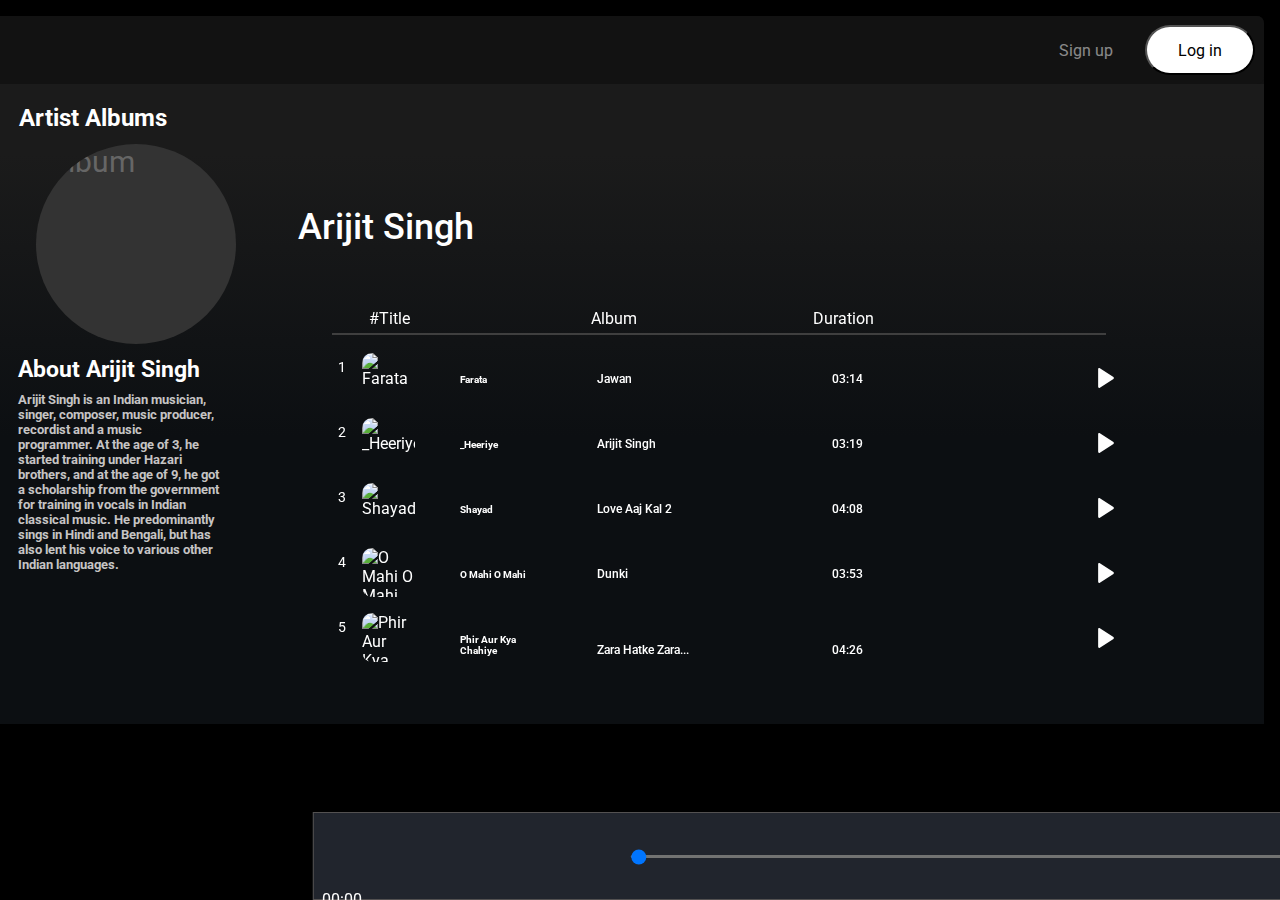
==== index1.html @ 351a75cc "Add files via upload" ====
<!DOCTYPE html>
<html lang="en">
  <head>
    <meta charset="UTF-8" />
    <meta name="viewport" content="width=device-width, initial-scale=1.0" />
    <title>Spotify</title>
    <link rel="stylesheet" href="Spotify.css" />

    <link
      rel="stylesheet"
      href="https://cdnjs.cloudflare.com/ajax/libs/font-awesome/6.5.1/css/all.min.css"
      integrity="sha512-DTOQO9RWCH3ppGqcWaEA1BIZOC6xxalwEsw9c2QQeAIftl+Vegovlnee1c9QX4TctnWMn13TZye+giMm8e2LwA=="
      crossorigin="anonymous"
      referrerpolicy="no-referrer"
    />
    <link rel="icon" type="image/x-icon" href="pngwing.com.png" />
    <style>
      @import url("https://fonts.googleapis.com/css2?family=Lato:wght@700&family=Roboto:ital,wght@0,100;0,300;0,400;0,500;0,700;0,900;1,100;1,300;1,400;1,500;1,700;1,900&display=swap");
      :root {
        --a: 0;
      }
      * {
        margin: 0;
        padding: 0;
        font-family: "Roboto", sans-serif;
      }

      .close {
        display: none;
      }
      .container {
        display: flex;
        height: 100vh;
        overflow: hidden;
      }

      body {
        background-color: #000;
        color: white;
      }

      .left {
        width: 24.3vw;
        padding: 10px;
        margin-right: 1rem;
      }

      .right {
        width: 73vw;
        height: 25vw;
        margin: 16px;
        margin-left: -1rem;
      }

      .home ul li {
        display: flex;
        gap: 15px;
        width: 20px;
        list-style: none;
        padding-top: 14px;
        font-weight: bold;
        padding: 10px;
        cursor: pointer;
      }
      .logo {
        width: 28%;
        margin: 10px;
      }
      .library {
        width: 23.6vw;
        margin-left: 4px;
        min-height: 75vh;
        position: relative;
        background-color: #fff;
      }

      .playlist {
        display: flex;
        gap: 15px;
        width: 100%;
        padding-top: 14px;
        padding: 23px 14px;
        font-weight: bold;
        align-items: center;
        font-size: 13px;
        opacity: 0.5;
        font-size: 12px;
      }

      .playlist img {
        width: 30px;
      }

      .footer {
        display: flex;
        flex-direction: row;
        gap: 15px;
        font-size: 12px;
        flex-wrap: wrap;
        position: absolute;
        bottom: 0;
        padding: 10px;
      }
      .footer a {
        color: gray;
        text-decoration: none;
      }

      #plus {
        width: 12%;
        float: right;
        padding: 5px;
      }

      span {
      }
      .m-1 {
        margin: 5px;
      }

      .border {
        margin: 3px;
      }

      .flex {
        display: flex;
      }

      .justify-center {
        justify-content: center;
      }

      .items-center {
        align-items: center;
      }

      .bg-black {
        background-color: black;
        color: white;
      }

      .invert {
        filter: invert(1);
      }

      .bg-grey {
        background-color: #121212;
      }

      .rounded {
        border-radius: 7px;
      }

      .m-1 {
        margin: 5px;
      }

      .p-1 {
        padding: 10px;
      }

      .heading {
        display: flex;
        justify-content: space-between;
        background-color: #121212;
        padding: 0;
        border-radius: 7px;
      }

      .hamburger {
        display: none;
      }

      .heading > * {
        padding: 9px;
      }

      .arrows {
        padding: 8px;
      }

      .arrows svg {
        width: 35px;
        height: 30px;
        border-radius: 60px;
        background-color: black;
        opacity: 0.6;
      }

      button {
        width: 110px;
        height: 50px;
      }

      .signupbtn {
        font-size: 16px;
        border: none;
        background-color: transparent;
        color: #fff;
        opacity: 0.5;
        cursor: pointer;
      }

      .loginbtn {
        font-size: 16px;
        background-color: white;
        border-radius: 40px;
        cursor: pointer;
      }
      .right_content {
        padding: 20px;
        height: 600px;
        background: linear-gradient(180deg, #1b1b1b 11%, #0c0f12 55%);
      }

      .play img {
        padding: 15px;
        border-radius: 60px;
        background-color: #1fdf64;
      }
      .play {
        width: 20px;
        height: 28px;
        background-color: #1fdf64;
        display: flex;
        align-items: center;
        justify-content: center;
        position: absolute;
        bottom: 50px;
        right: 35px;
        opacity: var(--a);
        transition: all 0.3s ease-out;
      }

      #play1img {
        width: 30px;
        height: 22px;
        padding: 6px;
        border-radius: 32%;
        border: 2px solid white;
        transition: all 0.3s;
      }
      #play1img:hover {
        background-color: white;
      }
      .songslist {
        display: flex;
        flex-direction: column;
        gap: 10px;
        overflow-y: scroll;
        max-height: 40vh;
      }
      .sngctn:hover {
        background-color: rgba(93, 91, 91, 0.578);
        cursor: pointer;
        --a: 1;
      }
      .lists {
        position: absolute;
        top: 50%;
        right: 10px;
        transform: translate(0, -50%);
      }

      .sngctn {
        position: relative;
      }
      .sngctn img {
        width: 60px;
        height: 60px;
        float: left;
      }

      .sngctn h2 {
        font-size: 14px;
        padding: 10px;
        margin-left: 60px;
        max-width: 160px;
      }

      .sngctn p {
        font-size: 10px;
        margin-top: -10px;
        margin-left: 4.1rem;
      }

      .sngctn {
        display: inline-block;
        padding: 10px;
        background-color: #535353;
        width: 80%;
        height: 70%;
        border-radius: 10px;
        padding: 10px;
        margin-left: 20px;
        transition: all 0.3s;
      }

      ::-webkit-scrollbar {
        width: 12px;
      }

      ::-webkit-scrollbar-thumb {
        background-color: #333;
        border-radius: 6px;
      }

      ::-webkit-scrollbar-thumb:hover {
        background-color: #555;
      }

      ::-webkit-scrollbar-track {
        background-color: #222;
      }
      .controls {
        display: flex;
        justify-content: center;
        align-items: center;
        margin-bottom: -20px;
        margin-top: -16px;
      }

      .next {
        width: 40px;
        height: 40px;
        background-color: white;
        border-radius: 50%;
        display: flex;
        justify-content: center;
        align-items: center;
        box-shadow: 0 5px 5px rgba(256, 26, 26, 0.22);
      }

      .next i {
        font-size: 15px;
        color: rgb(112, 110, 112);
      }

      .ply {
        width: 70px;
        height: 70px;
        background-color: white;
        border-radius: 50%;
        display: flex;
        justify-content: center;
        align-items: center;
      }

      .ply i {
        font-size: 10px;
        color: purple;
      }
      .controls div {
        width: 35px;
        height: 35px;
        margin: 9px;
        display: inline-flex;
        align-items: center;
        justify-self: center;
        cursor: pointer;
        background-color: rgb(255, 68, 100);
        border-radius: 50%;
        box-shadow: 2px 2px 5px rgba(0, 0, 0, 0.2),
          inset 0px -3px 0px rgba(0, 0, 0, 0.1);
        transition: all 0.2s ease-in-out;
      }

      .controls div:active {
        box-shadow: 1px 1px 3px rgba(0, 0, 0, 0.2),
          inset 0px 3px 0px rgba(0, 0, 0, 0.2);
        transform: translateY(2px);
      }

      #cntrl {
        font-size: 15px;
        color: white;
      }

      .songplay {
        position: fixed;
        bottom: 0rem;
        left: 62.31%;
        transform: translateX(-50%);
        height: 70px;
        width: 69.4rem;
        background-color: rgb(33 37 45);
        border-radius: 0px;
        padding: 0.5em;
        border: 1px solid rgb(83, 81, 81);
        z-index: 1;
      }

      .songplay2 {
        display: flex;
        justify-content: space-between;
        align-items: center;
        margin-top: 0px;
      }

      #progress {
        -webkit-appearance: none;
        display: fixed;
        width: 100%;
        height: 3px;
        background: rgb(114, 115, 114);
        border-radius: 4px;
        cursor: pointer;
        margin: 0px;
        margin-left: -5px;
        position: relative;
        z-index: 2;
      }

      #progress::-webkit-slider-thumb {
        -webkit-appearance: noe;
        width: 20px;
        height: 20px;
        background-color: rgb(248, 60, 60);
        border-radius: 50%;
        border: 5px solid rgb(239, 239, 238);
      }

      /* i {
                                font-size: 25px;
                                color: rgb(246, 242, 242);
                              } */

      #timeDisplay2 {
        float: right;
      }

      .sngctn img {
        width: 60px;
        height: 60px;
        float: left;
      }

      .sngctn h2 {
        font-size: 15px;
        padding: 10px;
        margin-left: 60px;
      }

      .sngctn p {
        font-size: 10px;
        margin-top: -10px;
        margin-left: 4.1rem;
      }

      .sngctn {
        display: inline-block;
        padding: 10px;
        background-color: #535353;
        width: 80%;
        height: 70%;
        border-radius: 10px;
        margin-left: 20px;
      }

      /* Left Slider */
      @media (max-width: 1440px) {
        .left {
          position: absolute;
          left: -100%;
          transition: all 0.5s;
          width: 433px;
          z-index: 1;
          background-color: #000;
        }
        .left .close {
          display: block;
          position: absolute;
          right: 31px;
          top: 25px;
          width: 30px;
        }

        .library {
          width: 433px;
          transition: all 0.5s;
        }
        .right {
          width: 100vw;
        }
        .hamburger {
          display: block;
          margin-left: 20px;
        }
        .arrows {
          display: none;
        }
        .controls {
          display: flex;
          justify-content: center;
          align-items: center;
          margin-bottom: -10px;
          margin-top: -31px;
        }
      }

      @media (max-width: 438px) {
        .container {
          display: flex;
          height: 92vh;
          overflow: hidden;
        }
        .left {
          position: absolute;
          left: -100%;
          transition: all 0.5s;
          width: 350px;
          z-index: 1;
          background-color: #000;
          overflow: hidden;
          height: 90vh;
        }
        .left .close {
          display: block;
          position: absolute;
          right: 31px;
          top: 25px;
          width: 30px;
        }

        #home:hover {
          color: #848687;
        }
        .library {
          width: 340px;
          transition: all 0.5s;
        }
        .right {
          width: 100vw;

          margin: 5px;
        }
        .hamburger {
          display: block;
          margin-left: 16px;
          margin-top: 10px;
        }
        .hamburger i {
          font-size: 30px;
        }
        .arrows {
          display: none;
        }
        .right_content {
          padding: 20px;
          height: 600px;
          margin-left: 2px;
          background: linear-gradient(
            180deg,
            rgba(91, 11, 17, 1) 11%,
            rgba(0, 0, 0, 1) 55%
          );
        }

        .right_content h2 {
          text-align: center;
          margin-right: 100px;
        }
        .card_content > * {
          padding: 16px;
          margin: 10px;
        }
        .cards img {
          width: 100px;
          height: 100px;
          object-fit: cover;
          border-radius: 10px;
          object-fit: contain;
          box-shadow: rgba(0, 0, 0, 0.25) 0px 0.0625em 0.0625em,
            rgba(0, 0, 0, 0.909) 0px 0.125em 0.5em,
            rgba(255, 255, 255, 0.1) 0px 0px 0px 1px inset;
        }
        .cards:hover {
          background-color: rgba(128, 125, 125, 0.578);
          cursor: pointer;
          --a: 1;
        }
        .cards h2,
        p {
          width: 180px;
          padding: 5px;
        }

        .controls {
          display: flex;
          justify-content: center;
          align-items: center;
          margin-bottom: -20px;
          margin-top: -31px;
        }
        .cards h2 {
          padding-top: 10px;
          font-size: 12px;
          display: contents;
        }

        .cards p {
          font-size: 9px;
          opacity: 0.5;
          display: contents;
        }
        .cards img {
          width: 150px;
          height: 150px;
        }

        .cards {
          width: 200px;
          height: 200px;
          background-color: #141414;
          border-radius: 10px;
          transition: 0.5s ease;
          position: relative;
        }

        .card_content {
          display: flex;
          gap: 5px;
          flex-wrap: nowrap;
          overflow-x: auto;
          max-height: 70vh;
          margin-top: 10px;
        }
        .songplay {
          background-color: rgb(0 0 0);
          border-radius: 10px;
          padding: 0.5em;
          margin-top: 11rem;
          margin-right: 20px;
          border: 2px solid rgb(83, 81, 81);
        }
        .play img {
          width: 30px;
          height: 30px;
          padding: 5px;
          border-radius: 50%;
          background-color: #1fdf64;
        }
        .play {
          width: 15px;
          height: 20px;
          background-color: #1fdf64;
          display: flex;
          align-items: center;
          justify-content: center;
          position: absolute;
          top: 135px;
          right: 33px;
          opacity: var(--a);
          transition: all 0.3s ease-out;
        }
        .songslist {
          display: flex;
          flex-direction: column;
          gap: 10px;
          overflow-y: scroll;
          max-height: 40vh;
        }
        .sngctn:hover {
          background-color: rgba(93, 91, 91, 0.578);
          cursor: pointer;
          --a: 1;
        }
        .lists {
          position: absolute;
          top: 50%;
          right: 10px;
          transform: translate(0, -50%);
        }

        .sngctn {
          position: relative;
        }
        .sngctn img {
          width: 60px;
          height: 60px;
          float: left;
        }

        .sngctn h2 {
          font-size: 14px;
          padding: 10px;
          margin-left: 60px;
          max-width: 140px;
        }

        .sngctn p {
          font-size: 10px;
          margin-top: -10px;
          margin-left: 4.1rem;
        }

        .sngctn {
          display: inline-block;
          padding: 10px;
          background-color: #535353;
          width: 80%;
          height: 70%;
          border-radius: 10px;
          padding: 10px;
          margin-left: 20px;
          transition: all 0.3s;
        }
      }

      .volume {
        display: flex;
        justify-content: flex-end;
        align-items: center;
        gap: 10px;
      }
      .volume img {
        margin-top: -10px;
        width: 18px;
        filter: invert(1);
      }

      .hidden {
        display: none;
      }

      /* album_covers */

      .album_cards img {
        display: block;
        max-width: 200px;
        width: 280px;
        height: 200px;
        background: none;
        opacity: 1;
        border: 0px;
        margin: 10px;
        padding: 0px;
      }
      .album_cards img:hover::before {
        transform: scale(1.1);
        box-shadow: 0 0 15px #ffee10;
      }

      .album_cards img {
        background: #333;
        border-radius: 50%;
        font-size: 30px;
        color: #666;
        transition: 0.3s;
      }

      .album_cards img::before {
        background: #ffee10;
        transition: 0.5s;
        transform: scale(0.9);
        z-index: -1;
      }
      .album_cards img:hover {
        color: #ffee10;
        box-shadow: 0 0 5px #ffee10;
        text-shadow: 0 0 5px #ffee10;
      }
      .artist {
        margin-bottom: 0.5rem;
        display: -webkit-box;
        -webkit-box-orient: vertical;
        -webkit-line-clamp: 2;
        font-size: 2.25rem;
        line-height: 0.75rem;
        font-weight: 500;
        float: right;
        margin-top: -140px;
        left: 15rem;
      }
      .para {
        font-size: 12px;
        float: right;
        margin-left: 60px;
        margin-top: -138px;
        color: rgba(118, 118, 118);
      }

      .right_content h2 {
        margin-left: 15px;
      }

      .about {
        height: 37px;
        width: 201px;
        margin-left: 4px;
        font-size: 13px;
        color: rgb(198, 196, 196);
        font-weight: bold;
      }

      .album_content {
        font-size: 15px;
        margin: 10px;
        margin-left: -11px;
      }
      .artist_song {
        position: fixed;
        display: flex;
        flex-direction: column;
        gap: 10px;
        overflow-y: scroll;
        max-height: 40vh;
        margin-left: 300px;
        margin-top: -125px;
      }
      .play2img {
        width: 30px;
        height: 22px;
        padding: 6px;
        transition: all 0.3s;
        filter: invert(100%) sepia(100%) saturate(0%) hue-rotate(180deg)
          brightness(100%) contrast(100%);
      }
      .play2img:hover {
        border-radius: 20px;
        background-color: rgb(108, 106, 106);
      }

      #sngctn2 .img1 {
        width: 53px;
        height: 49px;
        border-radius: 10px;
      }
      #sngctn2 {
        position: relative;
      }
      #sngctn2 img {
        width: 20px;
        height: 20px;
        float: left;
      }
      #sngctn2 h2 {
        font-size: 10px;
        padding: 9px;
        margin-left: 15%;
        max-width: 76px;
        cursor: pointer;
        text-align: left;
        margin-top: 12px;
      }

      #sngctn2 p {
        font-size: 12px;
        margin-top: -27px;
        margin-left: 260px;
        font-weight: 500;
      }
      #sngctn2 {
        display: inline-block;
        width: 80%;
        height: 70%;
        border-radius: 10px;
        padding: 8px;
        margin-left: 20px;
        transition: all 0.3s;
      }

      .sequence-number {
        font-size: 14px;
        padding: 6px;
        float: left;
        margin-right: 10px;
      }
      .upper_hading {
        display: inline-block;
        margin-right: -32px;
        margin-left: 60px;
      }
      .upper2 {
        font-size: 12px;
        margin-top: -19px;
        margin-left: 500px;
        font-weight: 500;
      }
      hr {
        width: 78%;
        margin-left: 28px;
        border: 1px solid rgb(63, 63, 63);
      }
      .active-sequence {
        color: green;
      }
      @media (max-width: 1440px) {
        #progress {
          -webkit-appearance: none;
          display: fixed;
          width: 79.4%;
          height: 3px;
          background: rgb(114, 115, 114);
          border-radius: 4px;
          cursor: pointer;
          margin: 34px;
          margin-left: 309px;
          position: relative;
          z-index: 2;
        }
        .songplay {
          position: fixed;
          bottom: 0rem;
          left: 54.3rem;
          transform: translateX(-50%);
          height: 70px;
          width: 68.4rem;
          background-color: rgb(33 37 45);
          border-radius: 0px;
          padding: 0.5em;
          border: 1px solid rgb(83, 81, 81);
          z-index: 1;
        }

        .songplay2 {
          display: flex;
          justify-content: space-between;
          align-items: center;
          margin-top: -2px;
        }
        .controls {
          display: flex;
          justify-content: center;
          align-items: center;
          margin-bottom: -24px;
          margin-top: -4px;
        }
        /* }
                    @media (max-width: 1440px) {
                      #progress {
                        -webkit-appearance: none;
                        display: fixed;
                        width: 79.4%;
                        height: 3px;
                        background: rgb(114, 115, 114);
                        border-radius: 4px;
                        cursor: pointer;
                        margin: 2.9rem;
                        margin-left: 309px;
                        position: relative;
                        z-index: 2;
                      }
                    } */
      }
      @media (max-width: 438px) {
        .album_cards img {
          display: block;
          max-width: 200px;
          width: 95px;
          height: 95px;
          opacity: 1;
          border: 0px;
          margin: 10px;
          padding: 0px;
          margin-left: 34%;
        }

        .album_cards img:hover::before {
          transform: scale(1.1);
          box-shadow: 0 0 15px #ffee10;
        }

        .album_cards img {
          background: #333;
          border-radius: 50%;
          font-size: 30px;
          color: #666;
          transition: 0.3s;
        }

        .album_cards img::before {
          background: #ffee10;
          transition: 0.5s;
          transform: scale(0.9);
          z-index: -1;
        }
        .album_cards img:hover {
          color: #ffee10;
          box-shadow: 0 0 5px #ffee10;
          text-shadow: 0 0 5px #ffee10;
        }
        .artist {
          margin-bottom: 0.5rem;
          display: -webkit-box;
          -webkit-box-orient: vertical;
          -webkit-line-clamp: 2;
          font-size: 1rem;
          line-height: 0.75rem;
          font-weight: 500;
          float: right;
          margin-top: -1px;
          left: -19px;
        }
        .para {
          font-size: 10px;
          float: right;
          margin-right: 22px;
          margin-top: -24px;
          color: rgba(118, 118, 118);
        }

        .right_content h2 {
          margin-left: -135px;
          font-size: 17px;
        }

        .about {
          display: none;
          height: 37px;
          width: 201px;
          margin-left: 4px;
          font-size: 13px;
          color: rgb(198, 196, 196);
          font-weight: bold;
        }

        .album_content {
          font-size: 15px;
          margin: 10px;
          margin-left: -11px;
        }
        .artist_song {
          display: flex;
          flex-direction: column;
          gap: 1px;
          overflow-y: scroll;
          max-height: 33vh;
          margin-left: -96px;
          margin-top: 5px;
        }
        .play2img {
          width: 30px;
          height: 22px;
          padding: 6px;
          transition: all 0.3s;
          filter: invert(100%) sepia(100%) saturate(0%) hue-rotate(180deg)
            brightness(100%) contrast(100%);
        }
        .play2img:hover {
          border-radius: 20px;
          background-color: rgb(108, 106, 106);
        }

        #sngctn2 .img1 {
          width: 32px;
          height: 32px;
          border-radius: 5px;
        }

        #sngctn2 {
          position: relative;
        }
        #sngctn2 img {
          width: 18px;
          height: 23px;
          border-radius: 5px;
          margin-left: 9px;
        }

        #sngctn2 p {
          font-size: 10px;
          margin-top: -28px;
          margin-left: 204px;
        }
        #sngctn2 {
          display: inline-block;
          width: 80%;
          height: 70%;
          border-radius: 10px;
          padding: 8px;
          margin-left: 20px;
          transition: all 0.3s;
        }

        .sequence-number {
          font-size: 14px;
          padding: 6px;
          float: left;
          margin-right: -8px;
          margin-left: 55px;
        }

        .upper_hading {
          display: inline-block;
          margin-right: -149px;
          margin-left: 91px;
          font-size: 14px;
        }
        #upper_hading1 {
          display: none;
        }
        .upper2 {
          display: none;
          font-size: 12px;
          margin-top: -22px;
          margin-left: 500px;
          font-weight: 400;
        }
        hr {
          width: 78%;
          margin-left: 78px;
          border: 1px solid rgb(63, 63, 63);
        }
        .active-sequence {
          color: green;
        }
        .artist1 {
          display: none;
        }
        .songplay {
          position: fixed;
          bottom: 0rem;
          left: 51.31%;
          transform: translateX(-50%);
          height: 60px;
          width: 22.4rem;
          background-color: rgb(33 37 45);
          border-radius: 0px;
          padding: 0.5em;
          border: 1px solid rgb(83, 81, 81);
          z-index: 1;
        }

        .songplay2 {
          display: flex;
          justify-content: space-between;
          align-items: center;
          margin-top: -7px;
        }

        #progress {
          -webkit-appearance: none;
          width: 109.3%;
          height: 3px;
          background: rgb(114, 115, 114);
          border-radius: 4px;
          cursor: pointer;
          margin: 0px;
          margin-left: -21px;
          position: relative;
          z-index: 2;
        }

        #progress::-webkit-slider-thumb {
          -webkit-appearance: none;
          width: 20px;
          height: 20px;
          background-color: rgb(248, 60, 60);
          border-radius: 50%;
          border: 5px solid rgb(239, 239, 238);
        }

        #timeDisplay2 {
          float: right;
        }

        .sngctn {
          display: inline-block;
          padding: 10px;
          background-color: #535353;
          width: 80%;
          height: 70%;
          border-radius: 10px;
          margin-left: 20px;
        }
        .controls {
          display: flex;
          justify-content: center;
          align-items: center;
          margin-bottom: -26px;
          margin-top: -20px;
        }

        .controls div {
          width: 35px;
          height: 35px;
          margin: 9px;
          display: inline-flex;
          align-items: center;
          justify-self: center;
          cursor: pointer;
          background-color: rgb(255, 68, 100);
          border-radius: 50%;
          box-shadow: 2px 2px 5px rgba(0, 0, 0, 0.2),
            inset 0px -3px 0px rgba(0, 0, 0, 0.1);
          transition: all 0.2s ease-in-out;
        }

        .controls div:active {
          box-shadow: 1px 1px 3px rgba(0, 0, 0, 0.2),
            inset 0px 3px 0px rgba(0, 0, 0, 0.2);
          transform: translateY(2px);
        }

        #cntrl {
          font-size: 15px;
          color: white;
        }
        .play2img {
          width: 30px;
          height: 22px;
          padding: 6px;
          transition: all 0.3s;
          filter: invert(100%) sepia(100%) saturate(0%) hue-rotate(180deg)
            brightness(100%) contrast(100%);
          margin-right: -38px;
        }
        .play2img:hover {
          border-radius: 20px;
          background-color: rgb(108, 106, 106);
        }
        #sngctn2 h2 {
          font-size: 10px;
          padding: 9px;
          margin-left: 110px;
          max-width: 76px;
          cursor: pointer;
          text-align: left;
        }
        .right_content {
          padding: 20px;
          height: 600px;
          background: linear-gradient(
            180deg,
            rgb(59, 11, 91) 11%,
            rgba(0, 0, 0, 1) 55%
          );
        }
      }
      @media screen and (min-width: 360px) and (max-width: 600px) {
        .songplay {
          position: fixed;
          bottom: 0rem;
          left: 50%;
          transform: translateX(-50%);
          height: 60px;
          width: 20rem;
          background-color: rgb(33 37 45);
          border-radius: 0px;
          padding: 0.5em;
          border: 1px solid rgb(83, 81, 81);
          z-index: 1;
        }

        .songplay2 {
          display: flex;
          justify-content: space-between;
          align-items: center;
          margin-top: -7px;
        }

        #progress {
          -webkit-appearance: none;
          display: fixed;
          width: 109.3%;
          height: 3px;
          background: rgb(114, 115, 114);
          border-radius: 4px;
          cursor: pointer;
          margin: 15.9px;
          margin-left: -25px;
          position: relative;
          z-index: 2;
        }
        .album_cards img {
          display: block;
          max-width: 200px;
          width: 95px;
          height: 95px;
          opacity: 1;
          border: 0px;
          margin: 10px;
          padding: 0px;
          margin-left: 32%;
        }

        .album_cards img {
          background: #333;
          border-radius: 50%;
          font-size: 30px;
          color: #666;
          transition: 0.3s;
        }
        .artist {
          margin-bottom: 0.5rem;
          display: -webkit-box;
          -webkit-box-orient: vertical;
          -webkit-line-clamp: 2;
          font-size: 2.25rem;
          line-height: 0.75rem;
          font-weight: 500;
          float: right;
          margin-top: 0rem;
          left: -25px;
        }
        .para {
          font-size: 12px;
          float: right;
          margin-left: 109px;
          margin-top: -24px;
          color: rgba(118, 118, 118);
        }
        .artist_song {
          display: flex;
          flex-direction: column;
          gap: 10px;
          overflow-y: scroll;
          max-height: 35vh;
          margin-left: -6rem;
          margin-top: 1.5rem;
        }
        .sequence-number {
          font-size: 14px;
          padding: 6px;
          float: left;
          margin-right: -9px;
        }
        #sngctn2 .img1 {
          width: 32px;
          height: 32px;
          border-radius: 5px;
          margin-left: 15px;
        }
        .right_content h2 {
          text-align: center;
          margin-right: 90px;
        }
      }
      @media (max-width: 420px) {
        .songplay {
          position: fixed;
          bottom: 0rem;
          left: 50%;
          transform: translateX(-50%);
          height: 75px;
          width: 22rem;
          background-color: rgb(33 37 45);
          border-radius: 0px;
          padding: 0.5em;
          border: 1px solid rgb(83, 81, 81);
          z-index: 1;
        }

        .songplay2 {
          display: flex;
          justify-content: space-between;
          align-items: center;
          margin-top: 0px;
        }

        #progress {
          -webkit-appearance: none;
          display: fixed;
          width: 100%;
          height: 3px;
          background: rgb(114, 115, 114);
          border-radius: 4px;
          cursor: pointer;
          margin: 0;
          margin-left: 0px;
          position: relative;
          z-index: 2;
        }
        .album_cards img {
          display: block;
          max-width: 200px;
          width: 95px;
          height: 95px;
          opacity: 1;
          border: 0px;
          margin: 10px;
          padding: 0px;
          margin-left: 32%;
        }

        .album_cards img {
          background: #333;
          border-radius: 50%;
          font-size: 30px;
          color: #666;
          transition: 0.3s;
        }
        .artist {
          margin-bottom: 0.5rem;
          display: -webkit-box;
          -webkit-box-orient: vertical;
          -webkit-line-clamp: 2;
          font-size: 2.25rem;
          line-height: 0.75rem;
          font-weight: 500;
          float: right;
          margin-top: 0rem;
          left: -25px;
        }
        .para {
          font-size: 12px;
          float: right;
          margin-left: 109px;
          margin-top: -24px;
          color: rgba(118, 118, 118);
        }
        .artist_song {
          display: flex;
          flex-direction: column;
          gap: 10px;
          overflow-y: scroll;
          max-height: 35vh;
          margin-left: -6rem;
          margin-top: 1.5rem;
        }
        .sequence-number {
          font-size: 14px;
          padding: 6px;
          float: left;
          margin-right: -9px;
        }
        #sngctn2 .img1 {
          width: 32px;
          height: 32px;
          border-radius: 5px;
          margin-left: 15px;
        }
        .right_content h2 {
          text-align: center;
          margin-right: 90px;
        }
        .right_content {
          padding: 20px;
          height: 800px;
          background: linear-gradient(180deg, rgb(59, 11, 91) 11%, #0c0f12 55%);
        }
        .controls {
          display: flex;
          justify-content: center;
          align-items: center;
          margin-bottom: -20px;
          margin-top: -10px;
        }
        .songplay2 {
          display: flex;
          justify-content: space-between;
          align-items: center;
          margin-top: 2px;
        }
        .volume img {
          margin-top: -10px;
          width: 18px;
          filter: invert(1);
          cursor: pointer;
        }
      }

      .range.hidden {
        display: none;
      }

      .range {
        display: block;
      }
      .alb {
        position: relative;
        margin: 12px;
      }
      @media (min-width: 357px) and (max-width: 480px) {
        .about {
          display: none;
        }
        .artist1 {
          display: none;
        }

        .songplay {
          position: fixed;
          bottom: 0.3rem;
          left: 51.5%;
          transform: translateX(-50%);
          height: 64px;
          width: 20rem;
          background-color: rgb(33 37 45);
          border-radius: 0px;
          padding: 0.5rem;
          border: 1px solid rgb(83, 81, 81);
          z-index: 1;
        }

        .songplay2 {
          display: flex;
          justify-content: space-between;
          align-items: center;
          margin-top: 0px;
        }

        #progress {
          -webkit-appearance: none;
          display: fixed;
          width: 100%;
          height: 3px;
          background: rgb(114, 115, 114);
          border-radius: 4px;
          cursor: pointer;
          margin: 0;
          margin-left: 0px;
          position: relative;
          z-index: 2;
        }
        .album_cards img {
          display: block;
          max-width: 200px;
          width: 95px;
          height: 95px;
          opacity: 1;
          border: 0px;
          margin: 5px;
          padding: 0px;
          margin-left: 30%;
        }

        .album_cards img {
          background: #333;
          border-radius: 50%;
          color: #666;
          transition: 0.3s;
          width: 75px;
          height: 65px;
          margin-top: -16px;
          margin-left: 79px;
        }
        .artist {
          margin-bottom: 0.5rem;
          display: -webkit-box;
          -webkit-box-orient: vertical;
          -webkit-line-clamp: 2;
          font-size: 1px;
          line-height: 0.75rem;
          font-weight: 500;
          float: right;
          margin-top: -3rem;
          left: 190px;
        }
        .artist_song {
          display: flex;
          flex-direction: column;
          gap: 10px;
          overflow-y: scroll;
          max-height: 38vh;
          margin-left: -6rem;
          margin-top: 0.5rem;
        }
        .para {
          font-size: 12px;
          float: right;
          margin-left: 116px;
          margin-top: -28px;
          color: rgba(118, 118, 118);
          margin-right: -20px;
        }

        .sequence-number {
          font-size: 14px;
          padding: 6px;
          float: left;
          margin-right: -9px;
        }
        #sngctn2 .img1 {
          width: 29px;
          height: 25px;
          border-radius: 5px;
          margin-left: 11px;
        }
        #sngctn2 h2 {
          font-size: 10px;
          padding: 9px;
          margin-left: 32%;
          max-width: 76px;
          cursor: pointer;
          text-align: left;
          margin-top: 0px;
        }
        #sngctn2 {
          display: inline-block;
          width: 80%;
          height: 70%;
          border-radius: 10px;
          padding: 8px;
          margin-left: 15px;
          transition: all 0.3s;
        }
        #sngctn2 p {
          font-size: 12px;
          margin-top: -28px;
          margin-left: 210px;
        }
        .play2img {
          width: 30px;
          height: 22px;
          padding: 6px;
          transition: all 0.3s;
          filter: invert(100%) sepia(100%) saturate(0%) hue-rotate(180deg)
            brightness(100%) contrast(100%);
          margin-left: -129px;
        }

        .right_content h2 {
          text-align: center;
          margin-right: 80px;
        }
        .right_content {
          padding: 20px;
          height: 800px;
          margin-left: 2px;
          background: linear-gradient(180deg, #1b1b1b 11%, #0c0f12 55%);
        }
        .upper_hading {
          display: inline-block;
          margin-right: -139px;
          margin-left: 89px;
        }
        .controls {
          display: flex;
          justify-content: center;
          align-items: center;
          margin-bottom: -20px;
          margin-top: -27px;
        }
        .songplay2 {
          display: flex;
          justify-content: space-between;
          align-items: center;
          margin-top: 2px;
        }
        .volume img {
          margin-top: -3px;
          width: 14px;
          filter: invert(1);
          cursor: pointer;
        }
        #upper_hading1 {
          display: none;
        }
        .alb {
          margin-left: -85px;
          margin-top: 28px;
        }
      }

      @media (min-width: px) and (max-width: 600px) {
        .about {
          display: none;
        }
        .artist1 {
          display: none;
        }
        .songplay {
          position: fixed;
          bottom: 0.3rem;
          left: 51.5%;
          transform: translateX(-50%);
          height: 64px;
          width: 20rem;
          background-color: rgb(33 37 45);
          border-radius: 0px;
          padding: 0.5rem;
          border: 1px solid rgb(83, 81, 81);
          z-index: 1;
        }

        .songplay2 {
          display: flex;
          justify-content: space-between;
          align-items: center;
          margin-top: 0px;
        }

        #progress {
          -webkit-appearance: none;
          display: fixed;
          width: 100%;
          height: 3px;
          background: rgb(114, 115, 114);
          border-radius: 4px;
          cursor: pointer;
          margin: 0;
          margin-left: 0px;
          position: relative;
          z-index: 2;
        }
        .album_cards img {
          display: block;
          max-width: 200px;
          width: 95px;
          height: 95px;
          opacity: 1;
          border: 0px;
          margin: 5px;
          padding: 0px;
          margin-left: 30%;
        }

        .album_cards img {
          background: #333;
          border-radius: 50%;
          color: #666;
          transition: 0.3s;
          width: 61px;
          height: 58px;
          margin-top: -18px;
          margin-left: 99px;
        }
        .artist {
          margin-bottom: 0.5rem;
          display: -webkit-box;
          -webkit-box-orient: vertical;
          -webkit-line-clamp: 2;
          font-size: 1px;
          line-height: 0.75rem;
          font-weight: 500;
          float: right;
          margin-top: 0rem;
          left: -22px;
        }
        .artist_song {
          display: flex;
          flex-direction: column;
          gap: 10px;
          overflow-y: scroll;
          max-height: 38vh;
          margin-left: -6rem;
          margin-top: 0.5rem;
        }
        .para {
          font-size: 12px;
          float: right;
          margin-left: 90px;
          margin-top: -24px;
          color: rgba(118, 118, 118);
        }
        .sequence-number {
          font-size: 14px;
          padding: 6px;
          float: left;
          margin-right: -9px;
        }
        #sngctn2 .img1 {
          width: 29px;
          height: 25px;
          border-radius: 5px;
          margin-left: 11px;
        }
        #sngctn2 h2 {
          font-size: 10px;
          padding: 9px;
          margin-left: 32%;
          max-width: 76px;
          cursor: pointer;
          text-align: left;
        }
        #sngctn2 {
          display: inline-block;
          width: 80%;
          height: 70%;
          border-radius: 10px;
          padding: 8px;
          margin-left: 15px;
          transition: all 0.3s;
        }
        #sngctn2 p {
          font-size: 12px;
          margin-top: -28px;
          margin-left: 196px;
        }
        .play2img {
          width: 30px;
          height: 22px;
          padding: 6px;
          transition: all 0.3s;
          filter: invert(100%) sepia(100%) saturate(0%) hue-rotate(180deg)
            brightness(100%) contrast(100%);
          margin-left: -129px;
        }
        .right_content h2 {
          text-align: center;
          margin-right: 199px;
        }
        .right_content {
          padding: 20px;
          height: 800px;
          background: linear-gradient(180deg, #1b1b1b 11%, #0c0f12 55%);
        }
        .upper_hading {
          display: inline-block;
          margin-right: -164px;
          margin-left: 93px;
        }
        .controls {
          display: flex;
          justify-content: center;
          align-items: center;
          margin-bottom: -20px;
          margin-top: -27px;
        }
        .songplay2 {
          display: flex;
          justify-content: space-between;
          align-items: center;
          margin-top: 2px;
        }
        .volume img {
          margin-top: -3px;
          width: 14px;
          filter: invert(1);
          cursor: pointer;
        }
        #upper_hading1 {
          display: none;
        }
      }
      .hello {
        width: 100vw;
      }
      @media (min-width: 768px) {
        .hello {
          width: 110vh; /* Use full width of the container */
        }
      }
      @media (min-width: 725px) and (max-width: 1024px) and (orientation: landscape) {
        .about {
          display: none;
        }
        .artist1 {
          display: none;
        }

        .songplay {
          position: fixed;
          bottom: 0.3rem;
          left: 50%;
          transform: translateX(-50%);
          height: 64px;
          width: 20rem;
          background-color: rgb(33 37 45);
          border-radius: 0px;
          padding: 0.5rem;
          border: 1px solid rgb(83, 81, 81);
          z-index: 1;
        }

        .songplay2 {
          display: flex;
          justify-content: space-between;
          align-items: center;
          margin-top: 0px;
        }

        #progress {
          -webkit-appearance: none;
          display: fixed;
          width: 100%;
          height: 3px;
          background: rgb(114, 115, 114);
          border-radius: 4px;
          cursor: pointer;
          margin: 0;
          position: relative;
          z-index: 2;
        }

        .album_cards img {
          display: block;
          width: 80px;
          height: 80px;
          opacity: 1;
          border: 0px;
          margin: 5px;
          padding: 0px;
          background: #333;
          border-radius: 50%;
          color: #666;
          transition: 0.3s;
          margin-left: 134px;
        }

        .artist {
          margin-bottom: 0.5rem;
          display: -webkit-box;
          -webkit-box-orient: vertical;
          -webkit-line-clamp: 2;
          font-size: 19px;
          line-height: 1rem;
          font-weight: 500;
          float: right;
          margin-top: -3rem;
          left: 22px;
        }

        .artist_song {
          display: flex;
          flex-direction: column;
          gap: 10px;
          overflow-y: scroll;
          max-height: 85vh;
          margin-left: 2rem;
          margin-top: 0.5rem;
          position: static;
        }
        .upper2 {
          display: none;
          font-size: 12px;
          margin-top: -19px;
          margin-left: 500px;
          font-weight: 500;
        }

        .para {
          font-size: 12px;
          float: right;
          margin-left: 116px;
          margin-top: -28px;
          color: rgba(118, 118, 118);
          margin-right: -20px;
        }

        .sequence-number {
          font-size: 14px;
          padding: 6px;
          float: left;
          margin-right: -9px;
        }

        #sngctn2 .img1 {
          width: 29px;
          height: 25px;
          border-radius: 5px;
          margin-left: 11px;
        }

        #sngctn2 h2 {
          font-size: 10px;
          padding: 9px;
          margin-left: 10%;
          max-width: 76px;
          cursor: pointer;
          text-align: left;
          margin-top: 0px;
        }

        #sngctn2 {
          display: inline-block;
          width: 80%;
          height: 70%;
          border-radius: 10px;
          padding: 8px;
          margin-left: 15px;
          transition: all 0.3s;
        }

        #sngctn2 p {
          font-size: 12px;
          margin-top: -28px;
          margin-left: 196px;
        }

        .play2img {
          width: 30px;
          height: 22px;
          padding: 6px;
          transition: all 0.3s;
          filter: invert(100%) sepia(100%) saturate(0%) hue-rotate(180deg)
            brightness(100%) contrast(100%);
          margin-left: -129px;
        }

        .right_content h2 {
          text-align: center;
          margin-right: 80px;
        }

        .right_content {
          padding: 20px;
          max-height: 800px;
          background: linear-gradient(180deg, #1b1b1b 11%, #0c0f12 55%);
          overflow-y: auto;
        }
        .container {
          display: flex;
          height: 175vh;
          overflow: hidden;
        }

        .upper_hading {
          display: inline-block;
          margin-right: -48px;
          margin-left: 34px;
        }

        .controls {
          display: flex;
          justify-content: center;
          align-items: center;
          margin-bottom: -20px;
          margin-top: -27px;
        }

        .songplay2 {
          display: flex;
          justify-content: space-between;
          align-items: center;
          margin-top: 2px;
        }

        .volume img {
          margin-top: -3px;
          width: 14px;
          filter: invert(1);
          cursor: pointer;
        }

        #upper_hading1 {
          display: none;
        }

        .alb {
          margin-left: -85px;
          margin-top: 28px;
        }
      }
    </style>
  </head>
  <body>
    <div class="container">
      <div class="left">
        <div class="close">
          <i class="fa-solid fa-xmark"></i>
        </div>
        <div class="home bg-grey rounded m-1 p-1">
          <div>
            <img class="logo" class="invert" src="logo.svg" alt="" />
          </div>
          <ul>
            <li>
              <img class="invert" src="home.svg" alt="home" />
              <p id="home">Home</p>
            </li>
            <div class="search-bar">
              <input
                type="text"
                id="search-input"
                placeholder="Search for songs..."
              />
            </div>
          </ul>
        </div>
        <div class="library rounded bg-grey">
          <div class="playlist">
            <img class="invert" src="playlist.svg" />
            <h2>Your Library</h2>
          </div>
          <div class="songslist"></div>

          <div class="footer">
            <div>
              <a href="#/"><span>Legal</span></a>
            </div>
            <div>
              <a href="#"><span>Privacy Center</span></a>
            </div>
            <div>
              <a href="#"><span>Privacy Policy</span></a>
            </div>
            <div>
              <a href="#"><span>Cookies</span></a>
            </div>
            <div>
              <a href="#"><span>About Ads</span></a>
            </div>
            <div>
              <a href="#"><span>Accessibility</span></a>
            </div>
          </div>
        </div>
      </div>
      <div class="right bg-grey rounded">
        <div class="heading">
          <div class="nav">
            <div class="hamburger">
              <i class="fa-solid fa-bars"></i>
            </div>
            <div class="arrows">
              <svg
                width="24"
                height="24"
                viewBox="0 0 24 24"
                fill="none"
                xmlns="http://www.w3.org/2000/svg"
              >
                <path
                  d="M15 6L9.70711 11.2929C9.37377 11.6262 9.20711 11.7929 9.20711 12C9.20711 12.2071 9.37377 12.3738 9.70711 12.7071L15 18"
                  stroke="#ffffff"
                  stroke-width="1.5"
                  stroke-linecap="round"
                  stroke-linejoin="round"
                />
              </svg>
              <svg
                width="24"
                height="24"
                viewBox="0 0 24 24"
                fill="none"
                xmlns="http://www.w3.org/2000/svg"
              >
                <path
                  d="M9 18L14.2929 12.7071C14.6262 12.3738 14.7929 12.2071 14.7929 12C14.7929 11.7929 14.6262 11.6262 14.2929 11.2929L9 6"
                  stroke="#ffffff"
                  stroke-width="1.5"
                  stroke-linecap="round"
                  stroke-linejoin="round"
                />
              </svg>
            </div>
          </div>
          <div class="nav_buttons">
            <button class="signupbtn">Sign up</button>
            <button class="loginbtn">Log in</button>
          </div>
        </div>

        <div class="right_content">
          <h2>Artist Albums</h2>
          <div class="album_list">
            <div class="album_cards">
              <div style="position: relative">
                <div class="alb">
                  <img
                    src="music artist/ab6761610000e5eb0261696c5df3be99da6ed3f3.jpeg"
                    alt="album"
                  />
                  <h2 class="artist">Arijit Singh</h2>
                  <!-- <p class="para">5 Cr Followers</p> -->
                </div>
                <div class="album_content">
                  <h2 class="artist1">About Arijit Singh</h2>
                </div>
                <div class="about">
                  <span
                    >Arijit Singh is an Indian musician, singer, composer, music
                    producer, recordist and a music programmer. At the age of 3,
                    he started training under Hazari brothers, and at the age of
                    9, he got a scholarship from the government for training in
                    vocals in Indian classical music. He predominantly sings in
                    Hindi and Bengali, but has also lent his voice to various
                    other Indian languages.</span
                  >
                </div>
              </div>
            </div>
          </div>
          <div class="artist_song">
            <div class="hello">
              <p class="upper_hading">#Title</p>
              <p class="upper_hading">Album</p>
              <p class="upper_hading" id="upper_hading1">Duration</p>
              <hr class="new1" />
            </div>

            <div id="cardsContainer">
              <!-- Cards will be dynamically inserted here -->
            </div>
          </div>
          <div class="playbar">
            <div class="songplay">
              <input type="range" value="0" id="progress" />
              <audio id="song"></audio>

              <div class="songplay2">
                <span id="timeDisplayLeft">00:00</span>
                <span id="timeDisplayRight">00:00</span>
              </div>
              <div class="controls">
                <div class="next" style="background: none; box-shadow: none">
                  <i class="fa-solid fa-backward" id="previous"></i>
                </div>
                <div class="ply">
                  <i class="fa-solid fa-play" id="cntrl"></i>
                </div>
                <div class="next" style="background: none; box-shadow: none">
                  <i class="fa-solid fa-forward" id="next"></i>
                </div>
                <div class="music_controls">
                  <img src="shuffle_148739.png" class="shuffle" />
                  <img src="repeat_240285.png" class="repeat" />
                </div>
              </div>
              <div class="volume">
                <img src="medium-volume.png" />
                <div class="range hidden">
                  <input type="range" name="volume" id="" />
                </div>
              </div>
            </div>
          </div>
        </div>
      </div>
    </div>
    <script src="Arijit.js"></script>
    <script src="Node.js"></script>
  </body>
</html>
---- Spotify.css ----
@import url("https://fonts.googleapis.com/css2?family=Lato:wght@700&family=Roboto:ital,wght@0,100;0,300;0,400;0,500;0,700;0,900;1,100;1,300;1,400;1,500;1,700;1,900&display=swap");
:root {
  --a: 0;
}
* {
  margin: 0;
  padding: 0;
  font-family: "Roboto", sans-serif;
}

.close {
  display: none;
}
.container {
  display: flex;
  height: 100vh;
  overflow: hidden;
}

body {
  background-color: #000;
  color: white;
}

.left {
  width: 24.3vw;
  padding: 10px;
  margin-right: 1rem;
}

.right {
  width: 73vw;
  height: 25vw;
  margin: 16px;
  margin-left: -1rem;
}

.home ul li {
  display: flex;
  gap: 15px;
  width: 20px;
  list-style: none;
  padding-top: 14px;
  font-weight: bold;
  padding: 10px;
  cursor: pointer;
}

.logo {
  width: 28%;
  margin: 10px;
}
.library {
  width: 23.6vw;
  margin-left: 4px;
  min-height: 75vh;
  position: relative;
  background-color: #fff;
}

.playlist {
  display: flex;
  gap: 15px;
  width: 100%;
  padding-top: 14px;
  padding: 23px 14px;
  font-weight: bold;
  align-items: center;
  font-size: 13px;
  opacity: 0.5;
  font-size: 12px;
}
.plus {
  margin-left: 9rem;
}
.plus2 {
  height: 25px;
  filter: grayscale(100%);
  cursor: pointer;
}

.inner_plylst {
  background-color: rgb(218, 129, 129);
  width: 23rem;
  height: 40rem;
  position: absolute;
  border-radius: 31px;
  top: -140px;
  left: 550px;
  z-index: 1000;
  box-shadow: 0 4px 8px rgba(0, 0, 0, 0.1);
  overflow-y: auto;
}

.playlist img {
  width: 30px;
}

.footer {
  display: flex;
  flex-direction: row;
  gap: 15px;
  font-size: 12px;
  flex-wrap: wrap;
  position: absolute;
  bottom: 0;
  padding: 10px;
}
.footer a {
  color: gray;
  text-decoration: none;
}

#plus {
  width: 12%;
  float: right;
  padding: 5px;
}

span {
}
.m-1 {
  margin: 5px;
}

.border {
  margin: 3px;
}

.flex {
  display: flex;
}

.justify-center {
  justify-content: center;
}

.items-center {
  align-items: center;
}

.bg-black {
  background-color: black;
  color: white;
}

.invert {
  filter: invert(1);
}

.bg-grey {
  background-color: #121212;
}

.rounded {
  border-radius: 7px;
}

.m-1 {
  margin: 5px;
}

.p-1 {
  padding: 10px;
}

.heading {
  display: flex;
  justify-content: space-between;
  background-color: #121212;
  padding: 0;
  border-radius: 7px;
}

.hamburger {
  display: none;
}

.heading > * {
  padding: 9px;
}

.arrows {
  padding: 8px;
}

.arrows svg {
  width: 35px;
  height: 30px;
  border-radius: 60px;
  background-color: black;
  opacity: 0.6;
}

button {
  width: 110px;
  height: 50px;
}

.signupbtn {
  font-size: 16px;
  border: none;
  background-color: transparent;
  color: #fff;
  opacity: 0.5;
  cursor: pointer;
}

.loginbtn {
  font-size: 16px;
  background-color: white;
  border-radius: 40px;
  cursor: pointer;
}
.right_content {
  padding: 20px;
  height: 600px;
  background: linear-gradient(
    180deg,
    rgba(91, 11, 17, 1) 11%,
    rgba(0, 0, 0, 1) 55%
  );
}

.card_content > * {
  padding: 16px;
  margin: 10px;
}
.cards img {
  width: 100%;
  border-radius: 10px;
  object-fit: contain;
  box-shadow: rgba(0, 0, 0, 0.25) 0px 0.0625em 0.0625em,
    rgba(0, 0, 0, 0.909) 0px 0.125em 0.5em,
    rgba(255, 255, 255, 0.1) 0px 0px 0px 1px inset;
  transition: box-shadow 0.3s ease;
}

.cards:hover {
  background-color: rgba(128, 125, 125, 0.578);
  cursor: pointer;
  --a: 1;
}
.cards h2,
p {
  width: 180px;
  padding: 5px;
}

.cards h2 {
  padding-top: 10px;
  font-size: 12px;
}

.cards {
  width: 120px;
  height: 140px;
  background-color: #141414;
  border-radius: 10px;
  transition: 0.5s ease;
  position: relative;
}

.card_content {
  display: flex;
  gap: 5px;
  flex-wrap: nowrap;
  max-height: 35vh;
  overflow-x: auto;
  margin-top: 50px;
}

#icon1 {
  position: absolute;
  top: 90px;
  left: 23px;
  opacity: var(--a);
  transition: all 0.3s ease-out;
}

.add-to-playlist {
  position: absolute;
  top: 76%;
  height: 34px;
  left: 22px;
  background-color: #505050;
  color: white;
  border: none;
  border-radius: 5px;
  cursor: pointer;
  box-shadow: rgba(0, 0, 0, 0.16) 0px 3px 6px, rgba(0, 0, 0, 0.23) 0px 3px 6px;
}
.play img {
  padding: 15px;
  border-radius: 60px;
  background-color: #1fdf64;
}
.play {
  width: 20px;
  height: 28px;

  display: flex;
  align-items: center;
  justify-content: center;
  position: absolute;
  bottom: 50px;
  right: 35px;
  opacity: var(--a);
  transition: all 0.3s ease-out;
}

#play1img {
  width: 30px;
  height: 22px;
  padding: 6px;
  border-radius: 32%;
  border: 2px solid white;
  transition: all 0.3s;
  margin-right: 21px;
}

.fa-solid {
  margin-top: 15%;
  cursor: pointer;
}

#delete-button {
  position: absolute;
  top: -4px;
  left: -6px;
  background-color: #035714;
  color: #ffffff;
  border: none;
  border-radius: 21%;
  padding: 4px 2px;
  font-size: 16px;
  cursor: pointer;
  transition: transform 0.2s ease-in-ou;
}

#delete-button:hover {
  transform: scale(0.9); /* scale up on hover */
  box-shadow: 0 0 10px rgba(0, 0, 0, 0.2); /* add a subtle shadow */
}

#delete-button:before {
  font-family: "Font Awesome 5 Free"; /* use Font Awesome icons */
  content: "\f2ed"; /* delete icon */
  font-size: 16px; /* adjust icon size */
  margin-right: 4px; /* add some space between icon and text */
}
#play1img:hover {
  background-color: white;
}
.songslist {
  display: flex;
  flex-direction: column;
  gap: 10px;
  overflow-y: scroll;
  max-height: 40vh;
}
.sngctn:hover {
  background-color: rgba(93, 91, 91, 0.578);
  cursor: pointer;
  --a: 1;
}
.lists {
  position: absolute;
  top: 50%;
  right: 10px;
  transform: translate(0, -50%);
}

.sngctn {
  position: relative;
}
.sngctn img {
  width: 60px;
  height: 60px;
  float: left;
}

.sngctn h2 {
  font-size: 14px;
  padding: 10px;
  margin-left: 60px;
  max-width: 160px;
}

.sngctn p {
  font-size: 10px;
  margin-top: -10px;
  margin-left: 4.1rem;
}

.sngctn {
  display: inline-block;
  padding: 10px;
  background-color: #535353;
  width: 80%;
  height: 70%;
  border-radius: 10px;
  padding: 10px;
  margin-left: 20px;
  transition: all 0.3s;
}

::-webkit-scrollbar {
  width: 12px;
}

::-webkit-scrollbar-thumb {
  background-color: #333;
  border-radius: 6px;
}

::-webkit-scrollbar-thumb:hover {
  background-color: #555;
}

::-webkit-scrollbar-track {
  background-color: #222;
}

.next {
  width: 40px;
  height: 40px;
  background-color: white;
  border-radius: 50%;
  display: flex;
  justify-content: center;
  align-items: center;
  box-shadow: 0 5px 5px rgba(256, 26, 26, 0.22);
}

.next i {
  font-size: 15px;
  color: rgb(112, 110, 112);
}

.ply {
  width: 70px;
  height: 70px;
  background-color: white;
  border-radius: 50%;
  display: flex;
  justify-content: center;
  align-items: center;
}

.ply i {
  font-size: 10px;
  color: purple;
}
.controls {
  display: flex;
  justify-content: center;
  align-items: center;
  margin-bottom: -20px;
  margin-top: -16px;
}
.controls div {
  width: 35px;
  height: 35px;
  margin: 9px;
  display: inline-flex;
  align-items: center;
  justify-self: center;
  cursor: pointer;
  background-color: rgb(255, 68, 100);
  border-radius: 50%;
  box-shadow: 2px 2px 5px rgba(0, 0, 0, 0.2),
    inset 0px -3px 0px rgba(0, 0, 0, 0.1);
  transition: all 0.2s ease-in-out;
}

.controls div:active {
  box-shadow: 1px 1px 3px rgba(0, 0, 0, 0.2),
    inset 0px 3px 0px rgba(0, 0, 0, 0.2);
  transform: translateY(2px);
}

#cntrl {
  margin: 1px;
  margin-left: 1px;
  font-size: 18px;
  color: white;
}
.songplay {
  position: fixed;
  bottom: 0rem;
  left: 62.31%;
  transform: translateX(-50%);
  height: 70px;
  width: 69.4rem;
  background-color: rgb(33 37 45);
  border-radius: 0px;
  padding: 0.5em;
  border: 1px solid rgb(83, 81, 81);
  z-index: 1;
}

.songplay2 {
  display: flex;
  justify-content: space-between;
  align-items: center;
  margin-top: 0px;
}

#progress {
  -webkit-appearance: none;
  display: fixed;
  width: 100%;
  height: 3px;
  background: rgb(114, 115, 114);
  border-radius: 4px;
  cursor: pointer;
  margin: 0px;
  margin-left: -5px;
  position: relative;
  z-index: 2;
}

#progress::-webkit-slider-thumb {
  -webkit-appearance: noe;
  width: 20px;
  height: 20px;
  background-color: rgb(248, 60, 60);
  border-radius: 50%;
  border: 5px solid rgb(239, 239, 238);
}

/* i {
                  font-size: 25px;
                  color: rgb(246, 242, 242);
                } */

#timeDisplay2 {
  float: right;
}

.sngctn img {
  width: 60px;
  height: 60px;
  float: left;
}

.sngctn h2 {
  font-size: 15px;
  padding: 10px;
  margin-left: 60px;
}

.sngctn p {
  font-size: 10px;
  margin-top: -10px;
  margin-left: 4.1rem;
}

.sngctn {
  display: inline-block;
  padding: 10px;
  background-color: #535353;
  width: 80%;
  height: 70%;
  border-radius: 10px;
  margin-left: 20px;
}

/* Left Slider */
@media (max-width: 1440px) {
  .left {
    position: absolute;
    left: -100%;
    transition: all 0.5s;
    width: 433px;
    z-index: 1;
    background-color: #000;
  }
  .left .close {
    display: block;
    position: absolute;
    right: 31px;
    top: 25px;
    width: 30px;
  }

  .library {
    width: 433px;
    transition: all 0.5s;
  }
  .right {
    width: 100vw;
  }
  .hamburger {
    display: block;
    margin-left: 20px;
  }
  .arrows {
    display: none;
  }
  .controls {
    display: flex;
    justify-content: center;
    align-items: center;
    margin-bottom: -10px;
    margin-top: -31px;
  }
}

@media (max-width: 438px) {
  .container {
    display: flex;
    height: 92vh;
    overflow: hidden;
  }
  .left {
    position: absolute;
    left: -100%;
    transition: all 0.5s;
    width: 350px;
    z-index: 1;
    background-color: #000;
    overflow: hidden;
    height: 90vh;
  }
  .left .close {
    display: block;
    position: absolute;
    right: 31px;
    top: 25px;
    width: 30px;
  }

  #home:hover {
    color: #848687;
  }
  .library {
    width: 340px;
    transition: all 0.5s;
  }
  .right {
    width: 100vw;

    margin: 5px;
  }
  .hamburger {
    display: block;
    margin-left: 16px;
    margin-top: 10px;
  }
  .hamburger i {
    font-size: 30px;
  }
  .arrows {
    display: none;
  }
  .right_content {
    padding: 20px;
    height: 600px;
    margin-left: 2px;
    background: linear-gradient(
      180deg,
      rgba(91, 11, 17, 1) 11%,
      rgba(0, 0, 0, 1) 55%
    );
  }

  .right_content h2 {
    text-align: center;
    margin-right: 100px;
  }
  .card_content > * {
    padding: 16px;
    margin: 10px;
  }
  .cards img {
    width: 100px;
    height: 100px;
    object-fit: cover;
    border-radius: 10px;
    object-fit: contain;
    box-shadow: rgba(0, 0, 0, 0.25) 0px 0.0625em 0.0625em,
      rgba(0, 0, 0, 0.909) 0px 0.125em 0.5em,
      rgba(255, 255, 255, 0.1) 0px 0px 0px 1px inset;
  }
  .cards:hover {
    background-color: rgba(128, 125, 125, 0.578);
    cursor: pointer;
    --a: 1;
  }
  .cards h2,
  p {
    width: 180px;
    padding: 5px;
  }

  .range {
    display: none;
  }

  .cards h2 {
    padding-top: 10px;
    font-size: 12px;
    display: contents;
  }

  .cards p {
    font-size: 9px;
    opacity: 0.5;
    display: contents;
  }
  .cards img {
    width: 150px;
    height: 150px;
  }

  .cards {
    width: 200px;
    height: 200px;
    background-color: #141414;
    border-radius: 10px;
    transition: 0.5s ease;
    position: relative;
  }

  .card_content {
    display: flex;
    gap: 5px;
    flex-wrap: nowrap;
    overflow-x: auto;
    max-height: 70vh;
    margin-top: 10px;
  }
  .songplay {
    position: fixed;
    bottom: 0rem;
    left: 51.31%;
    transform: translateX(-50%);
    height: 60px;
    width: 22.4rem;
    background-color: rgb(33 37 45);
    border-radius: 0px;
    padding: 0.5em;
    border: 1px solid rgb(83, 81, 81);
    z-index: 1;
  }

  .songplay2 {
    display: flex;
    justify-content: space-between;
    align-items: center;
    margin-top: -7px;
  }

  #progress {
    -webkit-appearance: none;
    width: 109.3%;
    height: 3px;
    background: rgb(114, 115, 114);
    border-radius: 4px;
    cursor: pointer;
    margin: 120px;
    margin-left: -21px;
    position: relative;
    z-index: 2;
  }

  #progress::-webkit-slider-thumb {
    -webkit-appearance: noe;
    width: 20px;
    height: 20px;
    background-color: rgb(248, 60, 60);
    border-radius: 50%;
    border: 5px solid rgb(239, 239, 238);
  }
  .next {
    width: 40px;
    height: 40px;
    background-color: white;
    border-radius: 50%;
    display: flex;
    justify-content: center;
    align-items: center;
    box-shadow: 0 5px 5px rgba(256, 26, 26, 0.22);
  }

  .next i {
    font-size: 15px;
    color: rgb(112, 110, 112);
  }

  .play img {
    display: none;
    padding: 5px;
    border-radius: 50%;
    background-color: #1fdf64;
  }

  .play {
    display: none;
    width: 40px;
    height: 30px;
    display: flex;
    align-items: center;
    justify-content: center;
    position: absolute;
    top: 50px;
    right: 33px;
    opacity: var(--a);
    transition: all 0.3s ease-out;
  }
  #icon1 {
    position: absolute;
    top: 108px;
    left: 91px;
    opacity: var(--a);
    transition: all 0.3s ease-out;
  }
  .album_list {
    display: flex;
    gap: 5px;
    overflow-x: auto;
  }

  .add-to-playlist {
    position: absolute;
    top: 55%;
    height: 34px;
    width: 6.5rem;
    left: 0px;
    background-color: #505050;
    color: white;
    border: none;
    border-radius: 5px;
    cursor: pointer;
    box-shadow: rgba(0, 0, 0, 0.16) 0px 3px 6px, rgba(0, 0, 0, 0.23) 0px 3px 6px;
  }
  .songslist {
    display: flex;
    flex-direction: column;
    gap: 10px;
    overflow-y: scroll;
    max-height: 40vh;
  }
  .sngctn:hover {
    background-color: rgba(93, 91, 91, 0.578);
    cursor: pointer;
    --a: 1;
  }
  .lists {
    position: absolute;
    top: 50%;
    right: 10px;
    transform: translate(0, -50%);
  }

  .sngctn {
    position: relative;
  }
  .sngctn img {
    width: 60px;
    height: 60px;
    float: left;
  }

  .sngctn h2 {
    font-size: 14px;
    padding: 10px;
    margin-left: 60px;
    max-width: 140px;
  }

  .sngctn p {
    font-size: 10px;
    margin-top: -10px;
    margin-left: 4.1rem;
  }

  .sngctn {
    display: inline-block;
    padding: 10px;
    background-color: #535353;
    width: 80%;
    height: 70%;
    border-radius: 10px;
    padding: 10px;
    margin-left: 20px;
    transition: all 0.3s;
  }
  .music_controls {
    display: flex;
    justify-content: flex-end;
  }
  .music_controls .shuffle {
    height: 18px;
    width: 20px;
    margin-right: 26px;
    padding: 0px;
    filter: grayscale(1);
  }

  .controls .music_controls {
    background: none;
    box-shadow: none;
    border-radius: 0;
  }
  .controls .music_controls:active {
    box-shadow: none;
    transform: none;
  }

  .music_controls .repeat {
    height: 18px;
    width: 20px;
    padding: 10px;
    filter: grayscale(1);
  }
}

.volume {
  display: flex;
  justify-content: flex-end;
  align-items: center;
  gap: 10px;
}
.volume img {
  margin-top: -10px;
  width: 18px;
  filter: invert(1);
  cursor: pointer;
}

.hidden {
  display: none;
}

/* album_covers */

.album_list {
  display: flex;
  gap: 5px;
}
.album_cards {
  display: flex;
  margin-left: 10px;
}

.album_cards img {
  display: block;
  width: 100px;
  height: 100px;
  margin-top: 30px;
  border-radius: 100px;

  cursor: pointer;
}
.album_cards img:hover::before {
  transform: scale(1.1);
  box-shadow: 0 0 15px #ffee10;
}

.album_cards img {
  background: #333;
  border-radius: 50%;
  font-size: 30px;
  color: #666;
  transition: 0.3s;
}

.album_cards img::before {
  background: #ffee10;
  transition: 0.5s;
  transform: scale(0.9);
  z-index: -1;
}
.album_cards img:hover {
  color: #ffee10;
  box-shadow: 0 0 5px #ffee10;
  text-shadow: 0 0 5px #ffee10;
}
.artist {
  display: flex;
  justify-content: center;
  position: relative;
  bottom: 5px;
  left: 3px;
  color: white;
  padding: 12px;
  border-radius: 3px;
  font-size: 12px;
  font-weight: bold;
}

.right_content h2 {
  margin-left: 15px;
}

@media (max-width: 420px) {
  .songplay {
    position: fixed;
    bottom: 0rem;
    left: 50%;
    transform: translateX(-50%);
    height: 75px;
    width: 20rem;
    background-color: rgb(33 37 45);
    border-radius: 0px;
    padding: 0.5em;
    border: 1px solid rgb(83, 81, 81);
    z-index: 1;
  }

  .songplay2 {
    display: flex;
    justify-content: space-between;
    align-items: center;
    margin-top: 0px;
  }

  #progress {
    -webkit-appearance: none;
    display: fixed;
    width: 100%;
    height: 3px;
    background: rgb(114, 115, 114);
    border-radius: 4px;
    cursor: pointer;
    margin: 0;
    margin-left: 0px;
    position: relative;
    z-index: 2;
  }
  #sngctn2 .img1 {
    width: 32px;
    height: 32px;
    border-radius: 5px;
    margin-left: 15px;
  }
  .right_content h2 {
    text-align: end;
    font-size: 20px;
    margin-right: 199px;
    margin-left: 0;
  }
  .right_content {
    padding: 20px;
    height: 600px;
    margin-left: 2px;
    background: linear-gradient(
      180deg,
      rgba(91, 11, 17, 1) 11%,
      rgba(0, 0, 0, 1) 55%
    );
  }

  .controls {
    display: flex;
    justify-content: center;
    align-items: center;
    margin-bottom: -20px;
    margin-top: -10px;
  }
  .songplay2 {
    display: flex;
    justify-content: space-between;
    align-items: center;
    margin-top: 2px;
  }
}

.range.hidden {
  display: none;
}

.range {
  display: block;
}
@media (min-width: 357px) and (max-width: 480px) {
  .album_cards img {
    display: block;
    width: 81px;
    height: 68px;
    margin-top: 30px;
    border-radius: 100px;
    cursor: pointer;
    overflow-x: auto;
  }
  .songplay {
    position: fixed;
    bottom: 0.3rem;
    left: 51.5%;
    transform: translateX(-50%);
    height: 64px;
    width: 20rem;
    background-color: rgb(33 37 45);
    border-radius: 0px;
    padding: 0.5rem;
    border: 1px solid rgb(83, 81, 81);
    z-index: 1;
  }

  .songplay2 {
    display: flex;
    justify-content: space-between;
    align-items: center;
    margin-top: 0px;
  }

  #progress {
    -webkit-appearance: none;
    display: fixed;
    width: 100%;
    height: 3px;
    background: rgb(114, 115, 114);
    border-radius: 4px;
    cursor: pointer;
    margin: 0;
    margin-left: 0px;
    position: relative;
    z-index: 2;
  }

  .para {
    font-size: 12px;
    float: right;
    margin-left: 90px;
    margin-top: -24px;
    color: rgba(118, 118, 118);
  }
  .sequence-number {
    font-size: 14px;
    padding: 6px;
    float: left;
    margin-right: -9px;
  }
  #sngctn2 .img1 {
    width: 29px;
    height: 25px;
    border-radius: 5px;
    margin-left: 11px;
  }
  #sngctn2 h2 {
    font-size: 10px;
    padding: 9px;
    margin-left: 32%;
    max-width: 76px;
    cursor: pointer;
    text-align: left;
  }
  #sngctn2 {
    display: inline-block;
    width: 80%;
    height: 70%;
    border-radius: 10px;
    padding: 8px;
    margin-left: 15px;
    transition: all 0.3s;
  }
  #sngctn2 p {
    font-size: 12px;
    margin-top: -28px;
    margin-left: 196px;
  }

  .right_content h2 {
    text-align: center;
    margin-right: 199px;
  }
  .right_content {
    padding: 20px;
    height: 800px;
    background: linear-gradient(180deg, rgb(91, 11, 43) 11%, #0c0f12 55%);
  }
  .upper_hading {
    display: inline-block;
    margin-right: -164px;
    margin-left: 93px;
  }
  .controls {
    display: flex;
    justify-content: center;
    align-items: center;
    margin-bottom: -20px;
    margin-top: -27px;
  }
  .songplay2 {
    display: flex;
    justify-content: space-between;
    align-items: center;
    margin-top: 2px;
  }
  .volume img {
    margin-top: -3px;
    width: 14px;
    filter: invert(1);
    cursor: pointer;
  }
  #upper_hading1 {
    display: none;
  }
  .card_content {
    display: flex;
    gap: 2px;
    flex-wrap: nowrap;
    overflow-x: auto;
    max-height: 72vh;
    margin-top: 6px;
  }
  .cards img {
    width: 71px;
    height: 69px;
  }
  .cards h2 {
    padding-top: -8px;
    font-size: 11px;
    display: contents;
  }
  .cards {
    width: 150px;
    height: 124px;
    background-color: #141414;
    border-radius: 10px;
    transition: 0.5s ease;
    position: relative;
  }
}
.search-bar {
  display: flex;
  justify-content: center;
  margin-bottom: 20px;
}

#search-input {
  width: 81%;
  padding: 10px;
  border-radius: 5px;
  border: 1px solid #ccc;
  margin-right: 37px;
}

.music_controls {
  display: flex;
  justify-content: flex-end;
  gap: 20px;
}
.music_controls .shuffle {
  height: 18px;
  width: 20px;
  margin-right: 26px;
  filter: grayscale(1);
}

.controls .music_controls {
  background: none;
  box-shadow: none;
  border-radius: 0;
}
.controls .music_controls:active {
  box-shadow: none;
  transform: none;
}

.music_controls .repeat {
  height: 18px;
  width: 20px;
  margin: -27px;
  filter: grayscale(1);
}
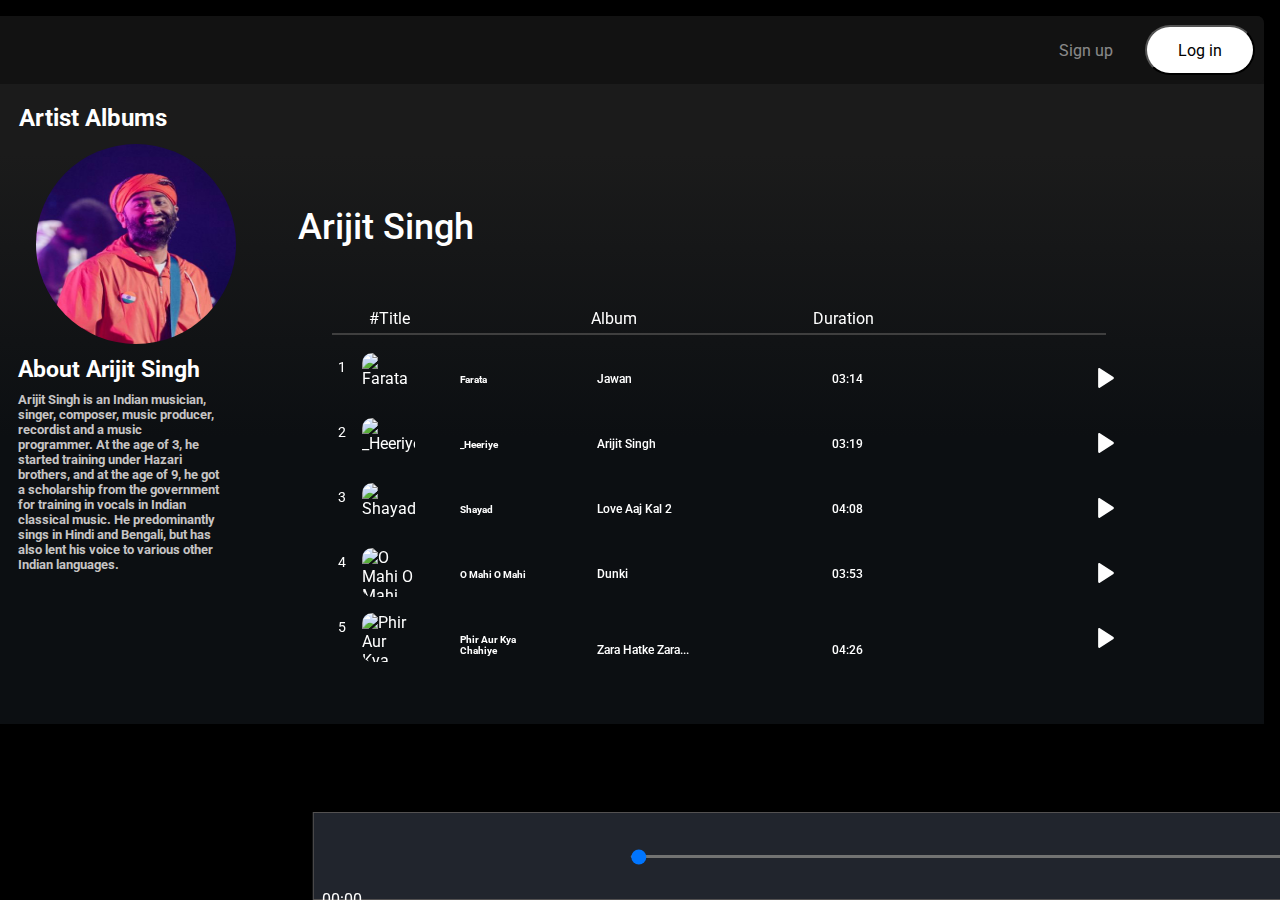
==== commit ef991957: "Update index1.html" ====
--- a/index1.html
+++ b/index1.html
@@ -2131,7 +2131,7 @@
               <div style="position: relative">
                 <div class="alb">
                   <img
-                    src="music artist/ab6761610000e5eb0261696c5df3be99da6ed3f3.jpeg"
+                    src="ab6761610000e5eb0261696c5df3be99da6ed3f3.jpeg"
                     alt="album"
                   />
                   <h2 class="artist">Arijit Singh</h2>
